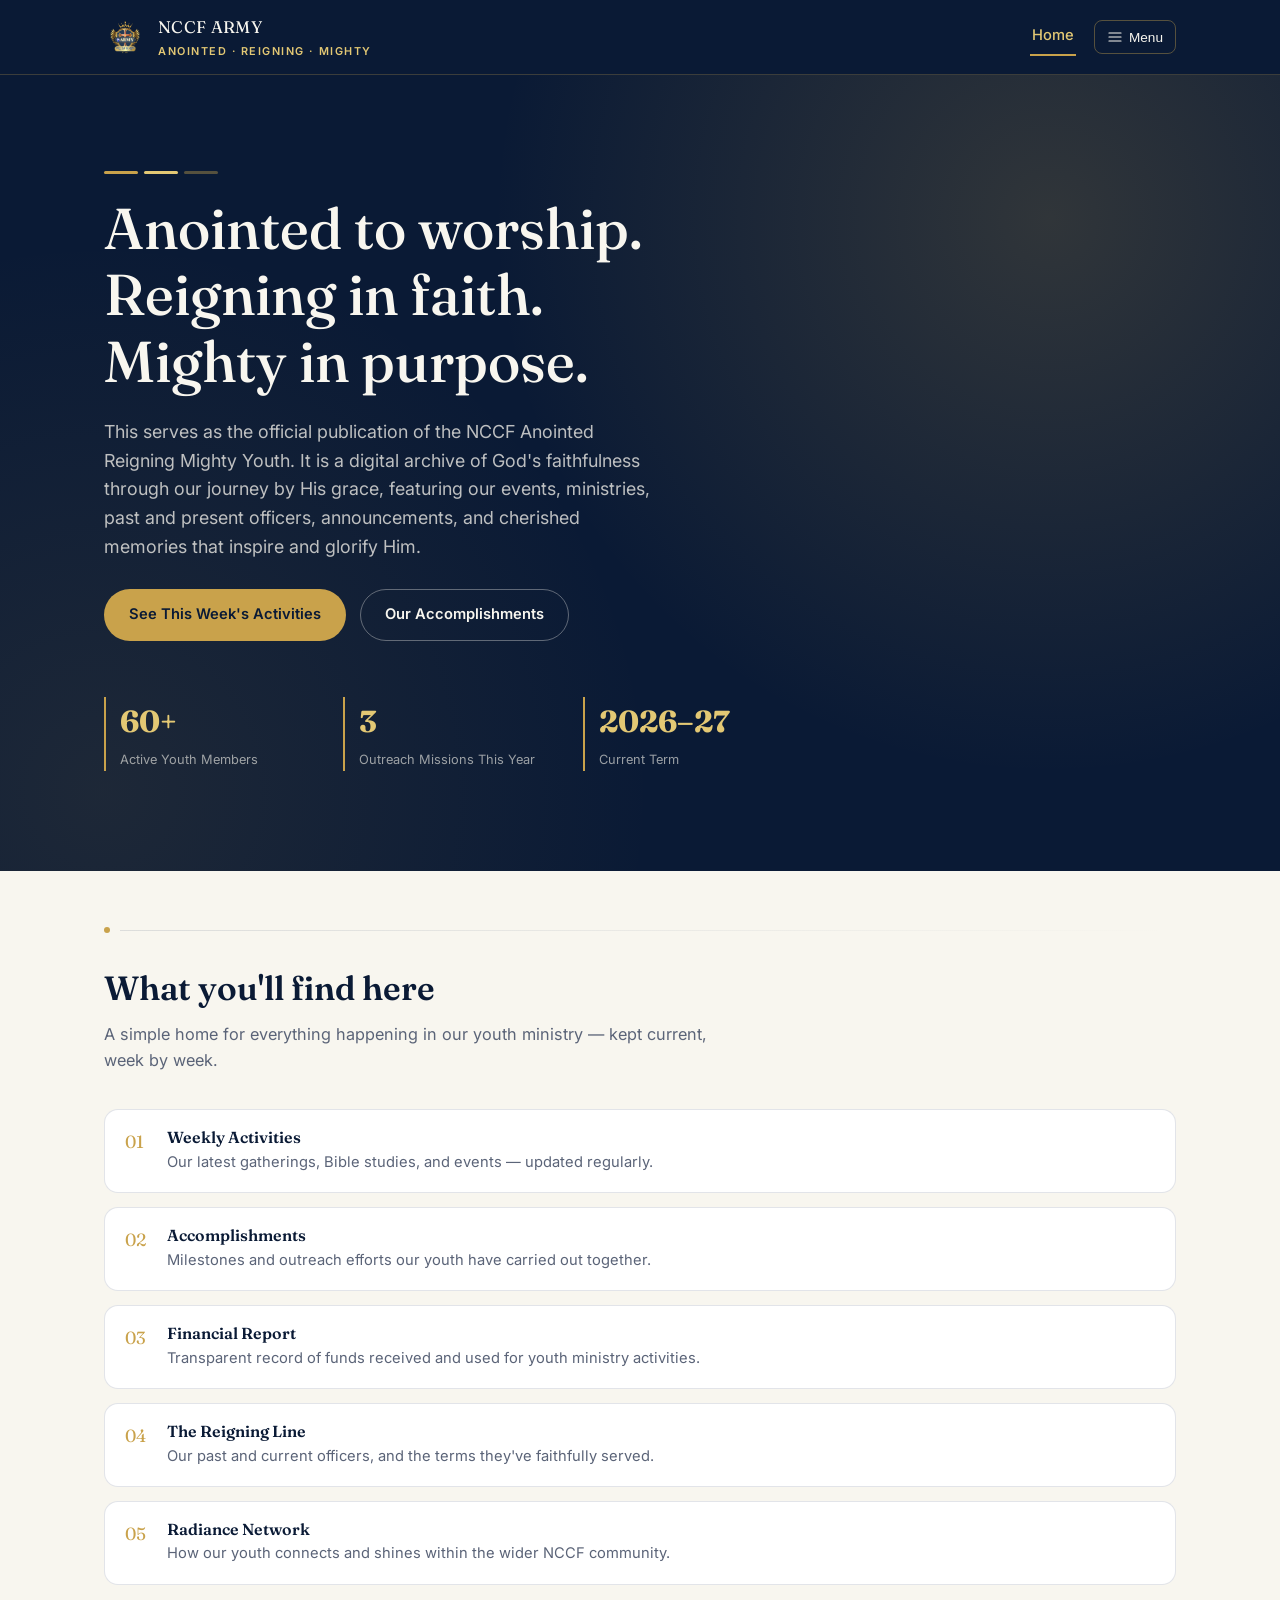
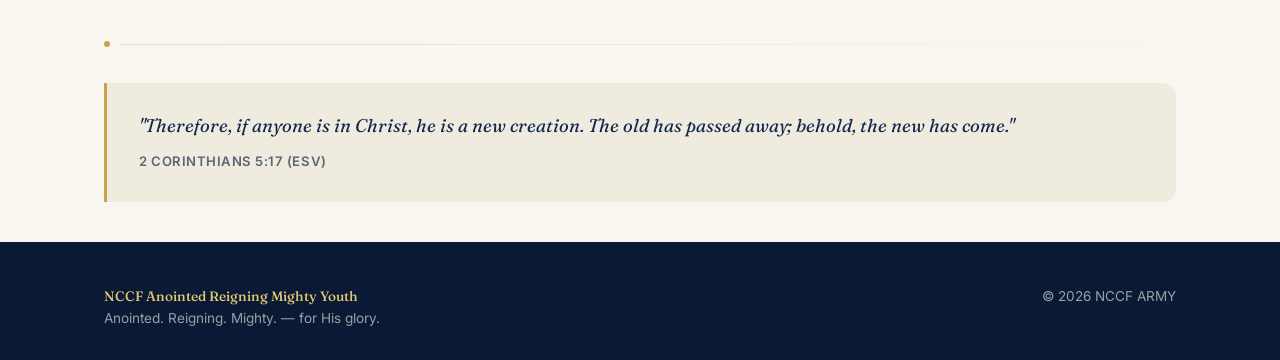
==== index.html @ a95751be "Update index.html" ====
<!DOCTYPE html>
<html lang="en">
<head>
<meta charset="UTF-8">
<meta name="viewport" content="width=device-width, initial-scale=1.0">
<title>NCCF Anointed Reigning Mighty Youth</title>
<meta name="description" content="Official website of NCCF Anointed Reigning Mighty Youth — worship, discipleship, and outreach.">
<link rel="preconnect" href="https://fonts.googleapis.com">
<link rel="preconnect" href="https://fonts.gstatic.com" crossorigin>
<link href="https://fonts.googleapis.com/css2?family=Fraunces:opsz,wght@9..144,400;9..144,500;9..144,600&family=Inter:wght@400;500;600;700&display=swap" rel="stylesheet">
<link rel="stylesheet" href="style.css">
</head>
<body data-page="home">
<a class="skip-link" href="#main">Skip to content</a>

<header class="site-header">
  <nav class="nav">
    <a class="brand" href="index.html">
      <img class="brand-logo" src="army-logo.png" alt="NCCF ARMY crest">
      <span class="brand-name">NCCF ARMY<strong>Anointed · Reigning · Mighty</strong></span>
    </a>
    <div class="nav-right">
      <a class="nav-home" href="index.html" aria-current="page">Home</a>
      <button class="nav-toggle" aria-expanded="false" aria-controls="nav-menu" aria-label="Open pages menu">
        <svg width="16" height="16" viewBox="0 0 24 24" fill="none" xmlns="http://www.w3.org/2000/svg"><path d="M3 6H21M3 12H21M3 18H21" stroke="currentColor" stroke-width="1.8" stroke-linecap="round"/></svg>
        Menu
      </button>
    </div>
    <ul class="nav-links" id="nav-menu">
      <li><a href="accomplishments.html">Accomplishments</a></li>
      <li><a href="financial-report.html">Financial Report</a></li>
      <li><a href="officers.html">The Reigning Line</a></li>
      <li><a href="weekly-activities.html">Weekly Activities</a></li>
      <li><a href="radiance-network.html">Radiance Network</a></li>
    </ul>
  </nav>
</header>

<main id="main">
  <section class="hero">
    <div class="container">
      <div class="crown-strip" aria-hidden="true"><span></span><span></span><span></span></div>
      <h1>Anointed to worship.<br>Reigning in faith.<br>Mighty in purpose.</h1>
      <p class="lede">This serves as the official publication of the NCCF Anointed Reigning Mighty Youth. It is a digital archive of God's faithfulness through our journey by His grace, featuring our events, ministries, past and present officers, announcements, and cherished memories that inspire and glorify Him.</p>
      <div class="btn-row">
        <a class="btn btn-primary" href="weekly-activities.html">See This Week's Activities</a>
        <a class="btn btn-ghost" href="accomplishments.html">Our Accomplishments</a>
      </div>
      <div class="stat-row">
        <div class="stat"><strong>60+</strong><span>Active Youth Members</span></div>
        <div class="stat"><strong>3</strong><span>Outreach Missions This Year</span></div>
        <div class="stat"><strong>2026–27</strong><span>Current Term</span></div>
      </div>
    </div>
  </section>

  <section class="container">
    <div class="ascension-rule"><span class="dot"></span><span class="line"></span></div>
    <div class="section-head">
      <h2>What you'll find here</h2>
      <p>A simple home for everything happening in our youth ministry — kept current, week by week.</p>
    </div>
    <ul class="feature-list">
      <li>
        <span class="num">01</span>
        <div><h4>Weekly Activities</h4><p>Our latest gatherings, Bible studies, and events — updated regularly.</p></div>
      </li>
      <li>
        <span class="num">02</span>
        <div><h4>Accomplishments</h4><p>Milestones and outreach efforts our youth have carried out together.</p></div>
      </li>
      <li>
        <span class="num">03</span>
        <div><h4>Financial Report</h4><p>Transparent record of funds received and used for youth ministry activities.</p></div>
      </li>
      <li>
        <span class="num">04</span>
        <div><h4>The Reigning Line</h4><p>Our past and current officers, and the terms they've faithfully served.</p></div>
      </li>
      <li>
        <span class="num">05</span>
        <div><h4>Radiance Network</h4><p>How our youth connects and shines within the wider NCCF community.</p></div>
      </li>
    </ul>

    <div class="ascension-rule"><span class="dot"></span><span class="line"></span></div>
    <div class="verse-block">
      <p>"Therefore, if anyone is in Christ, he is a new creation. The old has passed away; behold, the new has come."</p>
      <cite>2 Corinthians 5:17 (ESV)</cite>
    </div>
  </section>
</main>

<footer class="site-footer">
  <div class="container">
    <div><strong>NCCF Anointed Reigning Mighty Youth</strong><br>Anointed. Reigning. Mighty. — for His glory.</div>
    <div>© <span id="year"></span> NCCF ARMY</div>
  </div>
</footer>

<script src="main.js"></script>
</body>
</html>
---- style.css ----
/* ============================================
   NCCF Anointed Reigning Mighty Youth — Style
   Palette: Deep Navy + Muted Gold + Warm Cream
   Display face: Fraunces (regal serif)
   Body face: Inter
   ============================================ */

:root {
  --navy-deep:  #0A1A35;
  --navy:       #12274D;
  --navy-soft:  #1C3564;
  --gold:       #C9A24B;
  --gold-bright:#E3C874;
  --cream:      #F8F6EF;
  --cream-dim:  #EFEBDF;
  --ink:        #1B1B1F;
  --muted:      #5B6478;
  --line:       rgba(18, 39, 77, 0.12);
  --shadow:     0 12px 32px rgba(10, 26, 53, 0.10);

  --font-display: "Fraunces", Georgia, serif;
  --font-body: "Inter", -apple-system, BlinkMacSystemFont, "Segoe UI", sans-serif;

  --radius: 14px;
  --max-width: 1120px;
}

* { box-sizing: border-box; }

html { scroll-behavior: smooth; }

body {
  margin: 0;
  background: var(--cream);
  color: var(--ink);
  font-family: var(--font-body);
  line-height: 1.6;
  -webkit-font-smoothing: antialiased;
}

h1, h2, h3, h4 {
  font-family: var(--font-display);
  color: var(--navy-deep);
  line-height: 1.15;
  margin: 0 0 0.4em;
  font-weight: 600;
}

h1 { font-size: clamp(2.2rem, 5vw, 3.6rem); font-weight: 500; }
h2 { font-size: clamp(1.5rem, 3vw, 2.1rem); }
h3 { font-size: 1.2rem; }

p { margin: 0 0 1em; color: var(--muted); }

a { color: inherit; text-decoration: none; }

.container {
  max-width: var(--max-width);
  margin: 0 auto;
  padding: 0 24px;
}

/* ---------- Skip link (a11y) ---------- */
.skip-link {
  position: absolute;
  left: -999px;
  top: 0;
  background: var(--gold);
  color: var(--navy-deep);
  padding: 10px 16px;
  z-index: 200;
  border-radius: 0 0 8px 0;
}
.skip-link:focus {
  left: 0;
}

/* ---------- Header / Nav ---------- */
.site-header {
  position: sticky;
  top: 0;
  z-index: 100;
  background: var(--navy-deep);
  border-bottom: 1px solid rgba(201, 162, 75, 0.25);
}

.nav {
  display: flex;
  align-items: center;
  justify-content: space-between;
  padding: 14px 24px;
  max-width: var(--max-width);
  margin: 0 auto;
}

.brand {
  display: flex;
  align-items: center;
  gap: 12px;
  color: var(--cream);
  font-family: var(--font-display);
  font-size: 1.05rem;
  letter-spacing: 0.02em;
}

.brand-logo {
  height: 42px;
  width: auto;
  flex-shrink: 0;
}

.brand-name strong {
  display: block;
  color: var(--gold-bright);
  font-size: 0.68rem;
  letter-spacing: 0.14em;
  text-transform: uppercase;
  font-family: var(--font-body);
  font-weight: 600;
  margin-top: 2px;
}

/* ---------- Nav right: Home link + Menu toggle ---------- */
.nav-right {
  display: flex;
  align-items: center;
  gap: 18px;
  position: relative;
}

.nav-home {
  color: rgba(248, 246, 239, 0.75);
  font-size: 0.92rem;
  font-weight: 500;
  padding: 6px 2px;
  border-bottom: 2px solid transparent;
  transition: color 0.2s ease, border-color 0.2s ease;
}

.nav-home:hover,
.nav-home:focus-visible {
  color: var(--cream);
  border-bottom-color: var(--gold);
}

.nav-home[aria-current="page"] {
  color: var(--gold-bright);
  border-bottom-color: var(--gold);
}

.nav-toggle {
  display: inline-flex;
  align-items: center;
  gap: 6px;
  background: none;
  border: 1px solid rgba(201,162,75,0.4);
  border-radius: 8px;
  color: var(--cream);
  font-size: 0.85rem;
  padding: 8px 12px;
  cursor: pointer;
  transition: border-color 0.2s ease, color 0.2s ease;
}

.nav-toggle:hover,
.nav-toggle[aria-expanded="true"] {
  border-color: var(--gold);
  color: var(--gold-bright);
}

/* Dropdown panel — used at every screen size */
.nav-links {
  position: absolute;
  top: calc(100% + 12px);
  right: 0;
  min-width: 220px;
  background: var(--navy-deep);
  border: 1px solid rgba(201,162,75,0.25);
  border-radius: 12px;
  box-shadow: 0 16px 36px rgba(10,26,53,0.35);
  list-style: none;
  margin: 0;
  padding: 8px;
  display: none;
  flex-direction: column;
  gap: 2px;
}

.nav-links.open { display: flex; }

.nav-links a {
  display: block;
  color: rgba(248, 246, 239, 0.8);
  font-size: 0.92rem;
  font-weight: 500;
  padding: 10px 12px;
  border-radius: 8px;
  transition: color 0.2s ease, background 0.2s ease;
}

.nav-links a:hover,
.nav-links a:focus-visible {
  color: var(--cream);
  background: rgba(201,162,75,0.12);
}

.nav-links a[aria-current="page"] {
  color: var(--gold-bright);
  background: rgba(201,162,75,0.1);
}

@media (max-width: 560px) {
  .brand-name strong { font-size: 0.6rem; }
}

/* ---------- Page header (non-home pages) ---------- */
.page-header {
  background: var(--navy-deep);
  padding: 64px 24px 56px;
  text-align: left;
  position: relative;
  overflow: hidden;
}

.page-header::after {
  content: "";
  position: absolute;
  right: -60px;
  top: -60px;
  width: 220px;
  height: 220px;
  border-radius: 50%;
  background: radial-gradient(circle, rgba(201,162,75,0.16), transparent 70%);
}

.page-header .container { position: relative; }

.eyebrow {
  display: inline-block;
  color: var(--gold-bright);
  font-size: 0.72rem;
  letter-spacing: 0.16em;
  text-transform: uppercase;
  font-weight: 600;
  margin-bottom: 14px;
}

.page-header h1 { color: var(--cream); }
.page-header p.lede { color: rgba(248,246,239,0.72); max-width: 620px; font-size: 1.05rem; }

/* ---------- Ascension rule (signature divider) ---------- */
.ascension-rule {
  display: flex;
  align-items: center;
  gap: 10px;
  margin: 56px 0 36px;
}
.ascension-rule .line {
  height: 1px;
  flex: 1;
  background: linear-gradient(to right, var(--line), transparent);
}
.ascension-rule.center .line:first-child {
  background: linear-gradient(to left, var(--line), transparent);
}
.ascension-rule .dot {
  width: 6px; height: 6px; border-radius: 50%;
  background: var(--gold);
}
.ascension-rule .label {
  font-size: 0.72rem;
  letter-spacing: 0.14em;
  text-transform: uppercase;
  color: var(--muted);
  font-weight: 600;
  white-space: nowrap;
}

/* ---------- Sections ---------- */
section { padding: 0 0 72px; }
.section-head { max-width: 640px; margin-bottom: 36px; }
.section-head p { font-size: 1.02rem; }

/* ---------- Cards / Grids ---------- */
.grid {
  display: grid;
  gap: 20px;
  grid-template-columns: repeat(auto-fit, minmax(260px, 1fr));
}

.card {
  background: #fff;
  border: 1px solid var(--line);
  border-radius: var(--radius);
  padding: 26px;
  box-shadow: var(--shadow);
  transition: transform 0.25s ease, box-shadow 0.25s ease;
}
.card:hover { transform: translateY(-3px); }

.card .tag {
  display: inline-block;
  background: var(--cream-dim);
  color: var(--navy);
  font-size: 0.7rem;
  font-weight: 700;
  letter-spacing: 0.06em;
  text-transform: uppercase;
  padding: 4px 10px;
  border-radius: 999px;
  margin-bottom: 12px;
}

.card h3 { margin-bottom: 8px; }
.card .meta { font-size: 0.85rem; color: var(--gold); font-weight: 600; margin-bottom: 10px; }
.card p { margin-bottom: 0; font-size: 0.95rem; }

/* ---------- Buttons ---------- */
.btn {
  display: inline-flex;
  align-items: center;
  gap: 8px;
  padding: 13px 24px;
  border-radius: 999px;
  font-weight: 600;
  font-size: 0.92rem;
  border: 1px solid transparent;
  cursor: pointer;
  transition: transform 0.2s ease, background 0.2s ease, color 0.2s ease;
}
.btn-primary { background: var(--gold); color: var(--navy-deep); }
.btn-primary:hover { background: var(--gold-bright); transform: translateY(-2px); }
.btn-ghost { background: transparent; color: var(--cream); border-color: rgba(248,246,239,0.35); }
.btn-ghost:hover { border-color: var(--gold); color: var(--gold-bright); }
.btn-row { display: flex; gap: 14px; flex-wrap: wrap; margin-top: 28px; }

/* ---------- Hero (home) ---------- */
.hero {
  background: var(--navy-deep);
  color: var(--cream);
  padding: 96px 24px 100px;
  position: relative;
  overflow: hidden;
}
.hero::before {
  content: "";
  position: absolute;
  inset: 0;
  background:
    radial-gradient(circle at 82% 18%, rgba(201,162,75,0.20), transparent 45%),
    radial-gradient(circle at 8% 90%, rgba(201,162,75,0.10), transparent 40%);
}
.hero .container { position: relative; }
.hero h1 { color: var(--cream); max-width: 780px; }
.hero .crown-strip {
  display: flex;
  gap: 6px;
  margin-bottom: 22px;
}
.hero .crown-strip span {
  width: 34px; height: 3px; background: var(--gold);
  border-radius: 2px;
}
.hero .crown-strip span:nth-child(2) { background: var(--gold-bright); }
.hero .crown-strip span:nth-child(3) { background: rgba(201,162,75,0.4); }

.hero p.lede { color: rgba(248,246,239,0.75); font-size: 1.12rem; max-width: 560px; }

.stat-row {
  display: grid;
  grid-template-columns: repeat(auto-fit, minmax(140px, 1fr));
  gap: 18px;
  margin-top: 56px;
  max-width: 700px;
}
.stat-row .stat { border-left: 2px solid var(--gold); padding-left: 14px; }
.stat-row .stat strong {
  display: block;
  font-family: var(--font-display);
  font-size: 1.9rem;
  color: var(--gold-bright);
}
.stat-row .stat span { font-size: 0.8rem; color: rgba(248,246,239,0.6); }

/* ---------- Verse block ---------- */
.verse-block {
  background: var(--cream-dim);
  border-left: 3px solid var(--gold);
  border-radius: 0 var(--radius) var(--radius) 0;
  padding: 28px 32px;
  margin: 8px 0 0;
}
.verse-block p {
  font-family: var(--font-display);
  font-style: italic;
  color: var(--navy);
  font-size: 1.15rem;
  margin-bottom: 8px;
}
.verse-block cite {
  font-style: normal;
  font-size: 0.82rem;
  color: var(--muted);
  letter-spacing: 0.04em;
  text-transform: uppercase;
  font-weight: 600;
}

/* ---------- Home page feature list ---------- */
.feature-list {
  list-style: none;
  padding: 0; margin: 0;
  display: grid;
  gap: 14px;
}
.feature-list li {
  display: flex;
  gap: 14px;
  align-items: flex-start;
  padding: 18px 20px;
  background: #fff;
  border: 1px solid var(--line);
  border-radius: var(--radius);
}
.feature-list .num {
  font-family: var(--font-display);
  color: var(--gold);
  font-size: 1.1rem;
  min-width: 28px;
}
.feature-list h4 { margin-bottom: 4px; font-size: 1rem; }
.feature-list p { margin: 0; font-size: 0.92rem; }

/* ---------- Officers / Leadership ---------- */
.officer-card {
  background: #fff;
  border: 1px solid var(--line);
  border-radius: var(--radius);
  padding: 22px;
  text-align: left;
  box-shadow: var(--shadow);
}
.officer-avatar {
  width: 64px; height: 64px;
  border-radius: 50%;
  background: var(--navy);
  color: var(--gold-bright);
  display: flex; align-items: center; justify-content: center;
  font-family: var(--font-display);
  font-size: 1.2rem;
  margin-bottom: 14px;
  object-fit: cover;
}
.officer-card h3 { margin-bottom: 2px; }
.officer-card .role { color: var(--gold); font-weight: 600; font-size: 0.85rem; margin-bottom: 10px; }
.term-heading {
  font-size: 0.78rem;
  letter-spacing: 0.12em;
  text-transform: uppercase;
  color: var(--muted);
  font-weight: 700;
  margin: 44px 0 18px;
}
.term-heading:first-of-type { margin-top: 0; }

/* ---------- Financial report table ---------- */
.table-wrap {
  overflow-x: auto;
  border: 1px solid var(--line);
  border-radius: var(--radius);
  background: #fff;
  box-shadow: var(--shadow);
}
table.fin-table {
  width: 100%;
  border-collapse: collapse;
  font-size: 0.94rem;
}
table.fin-table th {
  background: var(--navy-deep);
  color: var(--cream);
  text-align: left;
  padding: 14px 18px;
  font-weight: 600;
  font-size: 0.8rem;
  letter-spacing: 0.04em;
  text-transform: uppercase;
}
table.fin-table td {
  padding: 13px 18px;
  border-bottom: 1px solid var(--line);
  color: var(--ink);
}
table.fin-table tr:last-child td { border-bottom: none; }
table.fin-table td.amount-in { color: #1B7A43; font-weight: 600; }
table.fin-table td.amount-out { color: #B4402A; font-weight: 600; }
table.fin-table tfoot td {
  font-weight: 700;
  background: var(--cream-dim);
  border-top: 2px solid var(--gold);
}
.fin-summary {
  display: grid;
  grid-template-columns: repeat(auto-fit, minmax(160px, 1fr));
  gap: 16px;
  margin-bottom: 32px;
}
.fin-summary .box {
  background: #fff;
  border: 1px solid var(--line);
  border-radius: var(--radius);
  padding: 20px;
}
.fin-summary .box span { font-size: 0.75rem; text-transform: uppercase; letter-spacing: 0.08em; color: var(--muted); font-weight: 700; }
.fin-summary .box strong { display: block; font-family: var(--font-display); font-size: 1.6rem; color: var(--navy-deep); margin-top: 6px; }
.fin-summary .box.out strong { color: #B4402A; }
.fin-summary .box.in strong { color: #1B7A43; }

/* ---------- Empty / loading states ---------- */
.empty-state {
  text-align: center;
  padding: 48px 24px;
  border: 1px dashed var(--line);
  border-radius: var(--radius);
  color: var(--muted);
}

/* ---------- Footer ---------- */
.site-footer {
  background: var(--navy-deep);
  color: rgba(248,246,239,0.6);
  padding: 44px 24px 30px;
  margin-top: 40px;
}
.site-footer .container {
  display: flex;
  justify-content: space-between;
  flex-wrap: wrap;
  gap: 20px;
  font-size: 0.85rem;
}
.site-footer strong { color: var(--gold-bright); font-family: var(--font-display); font-weight: 500; }
.footer-links { display: flex; gap: 18px; list-style: none; padding: 0; margin: 0; flex-wrap: wrap; }
.footer-links a:hover { color: var(--gold-bright); }

/* ---------- Utility ---------- */
.text-center { text-align: center; }
.mt-0 { margin-top: 0; }
@media (prefers-reduced-motion: reduce) {
  * { transition: none !important; scroll-behavior: auto !important; }
}
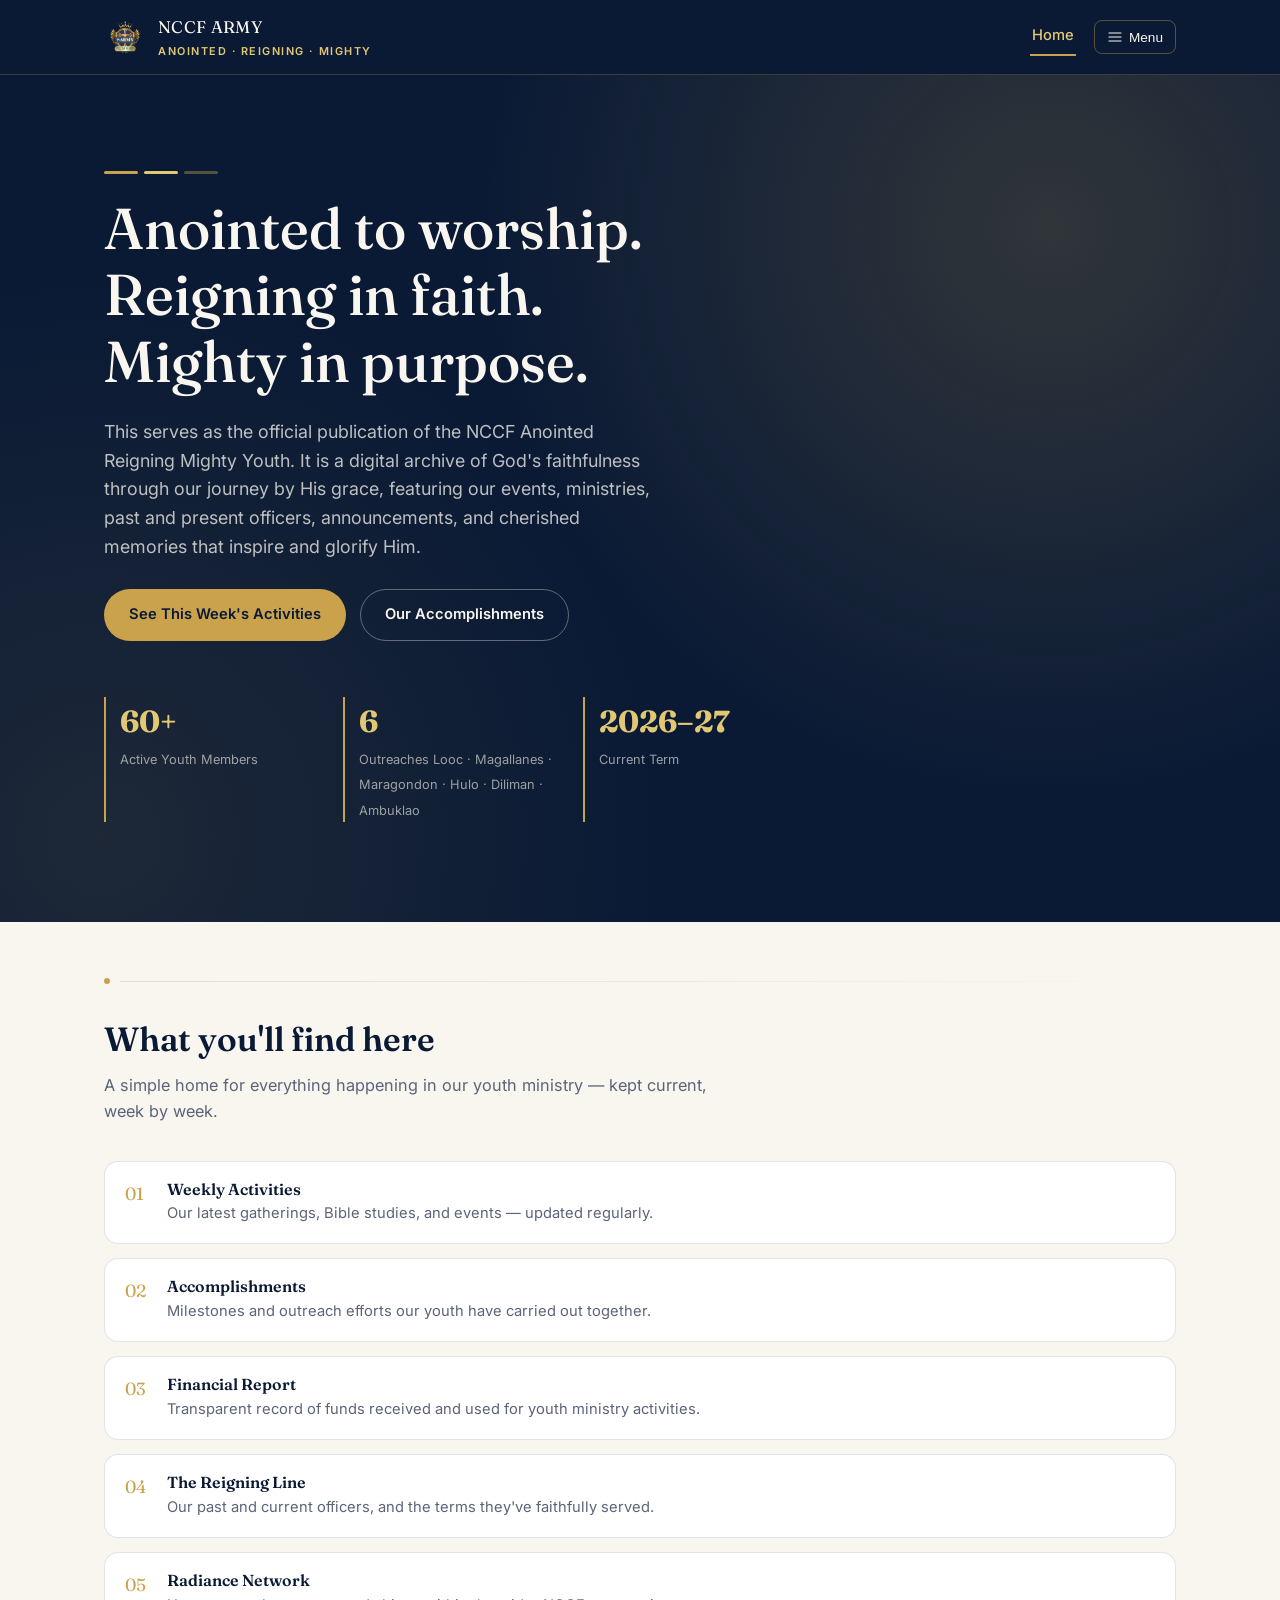
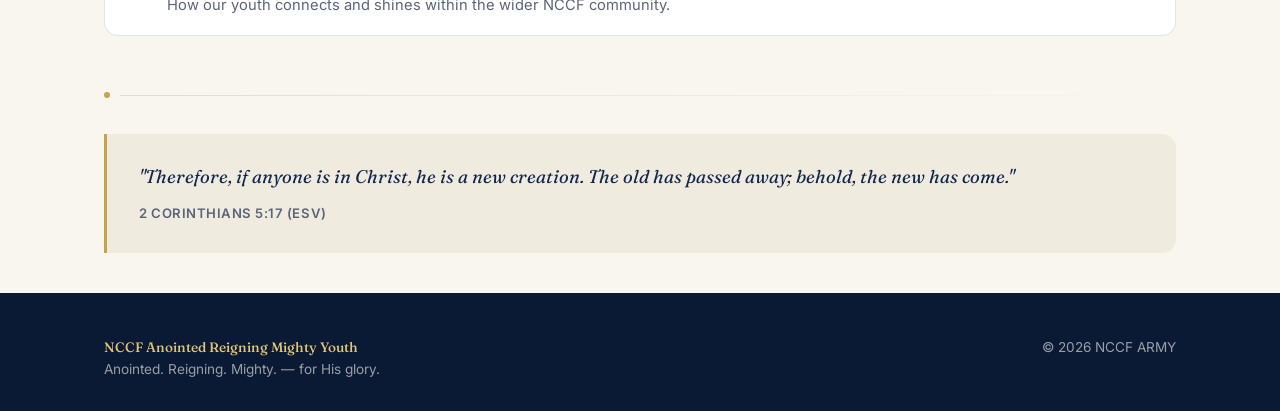
==== commit b4934914: "Update index.html" ====
--- a/index.html
+++ b/index.html
@@ -48,7 +48,9 @@
       </div>
       <div class="stat-row">
         <div class="stat"><strong>60+</strong><span>Active Youth Members</span></div>
-        <div class="stat"><strong>3</strong><span>Outreach Missions This Year</span></div>
+        <div class="stat">    <strong>6</strong>
+    <span>Outreaches</span>
+    <span class="stat-detail">Looc · Magallanes · Maragondon · Hulo · Diliman · Ambuklao</span></div>
         <div class="stat"><strong>2026–27</strong><span>Current Term</span></div>
       </div>
     </div>
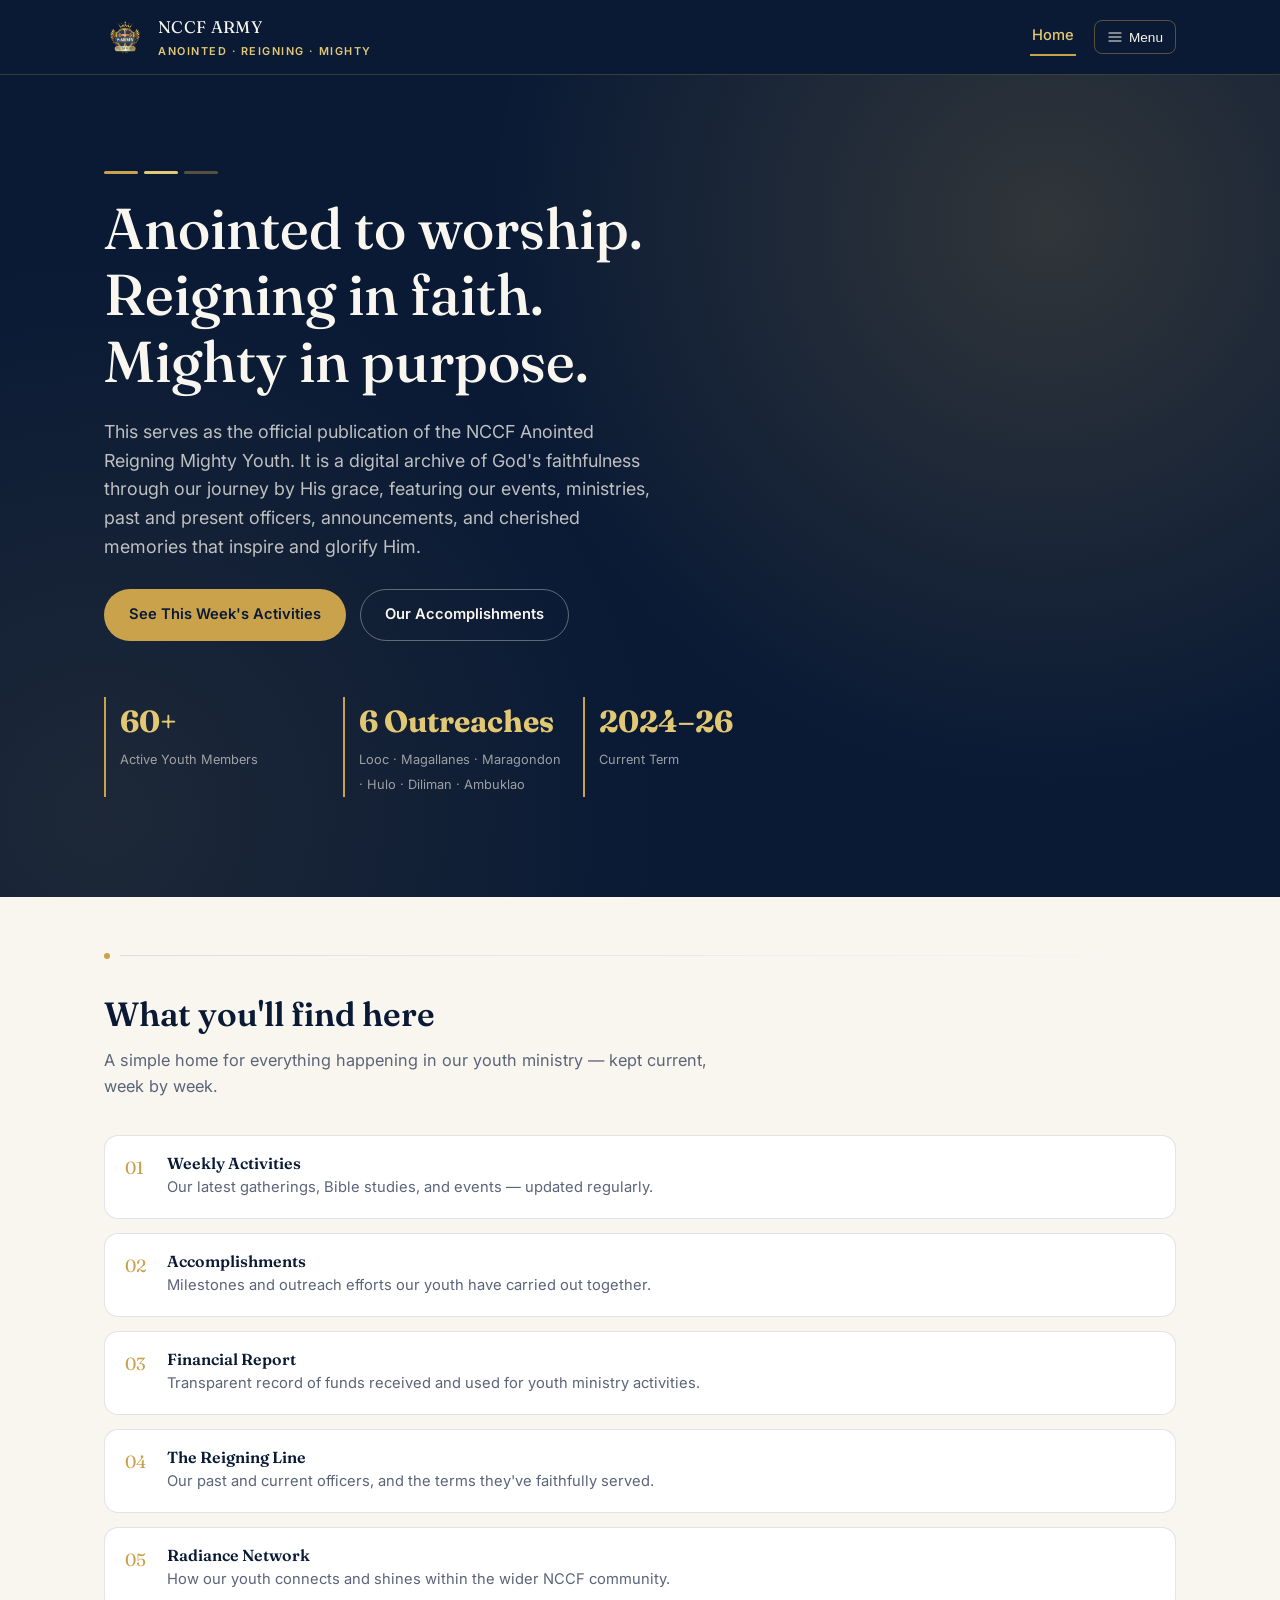
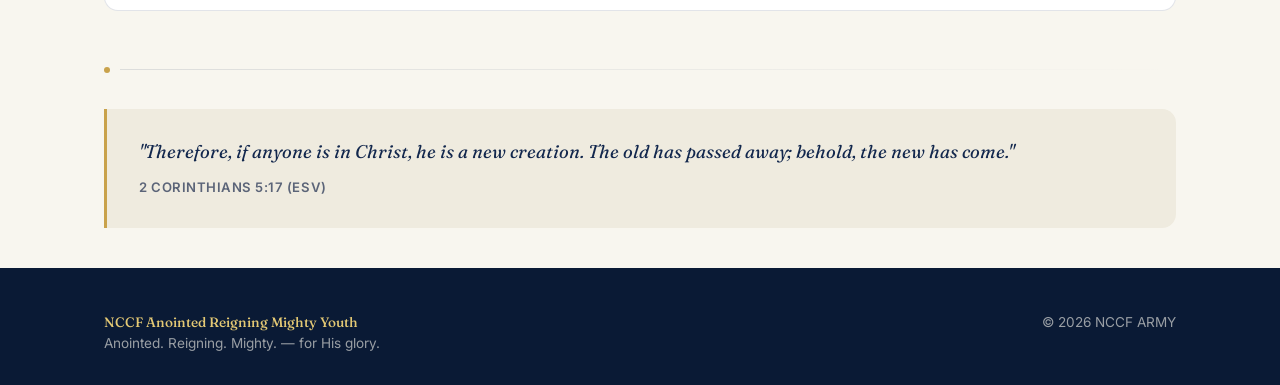
==== commit e914a878: "Update index.html" ====
--- a/index.html
+++ b/index.html
@@ -48,10 +48,9 @@
       </div>
       <div class="stat-row">
         <div class="stat"><strong>60+</strong><span>Active Youth Members</span></div>
-        <div class="stat">    <strong>6</strong>
-    <span>Outreaches</span>
+        <div class="stat">    <strong>6 Outreaches</strong>
     <span class="stat-detail">Looc · Magallanes · Maragondon · Hulo · Diliman · Ambuklao</span></div>
-        <div class="stat"><strong>2026–27</strong><span>Current Term</span></div>
+        <div class="stat"><strong>2024–26</strong><span>Current Term</span></div>
       </div>
     </div>
   </section>
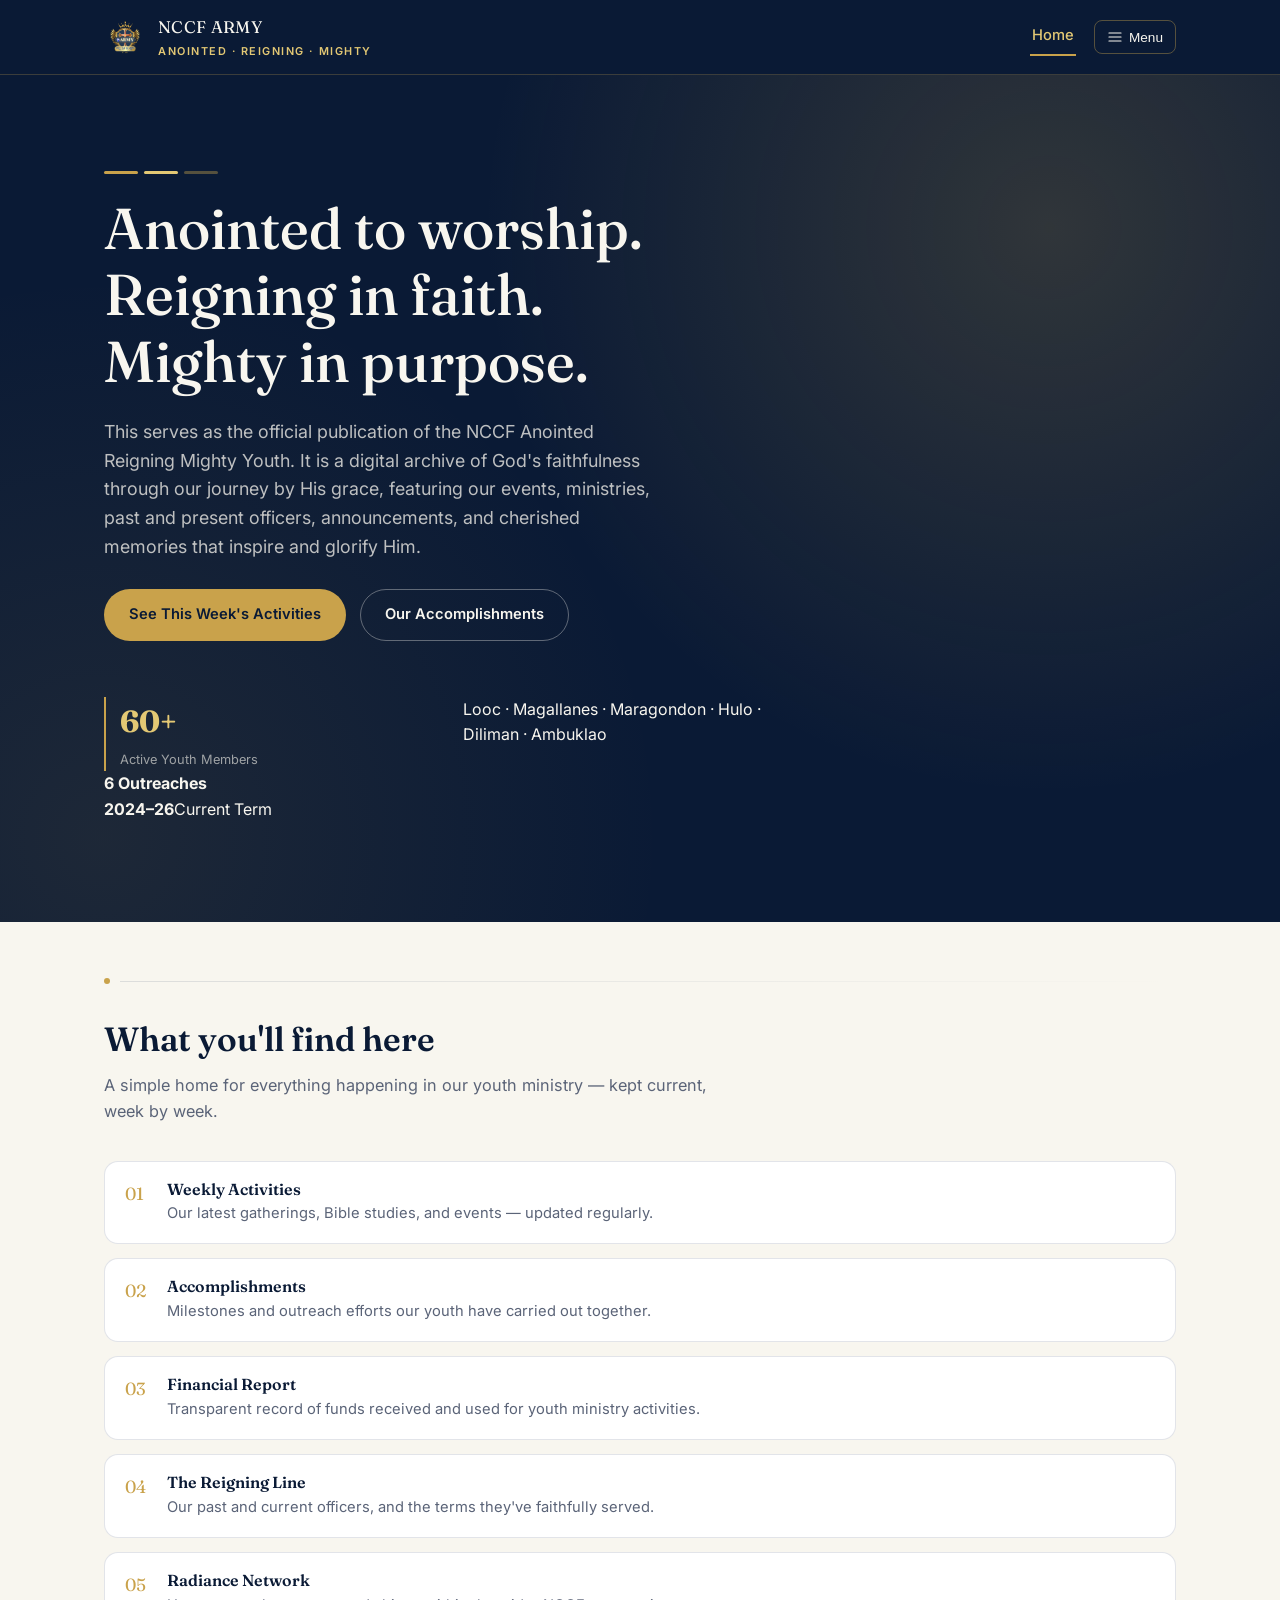
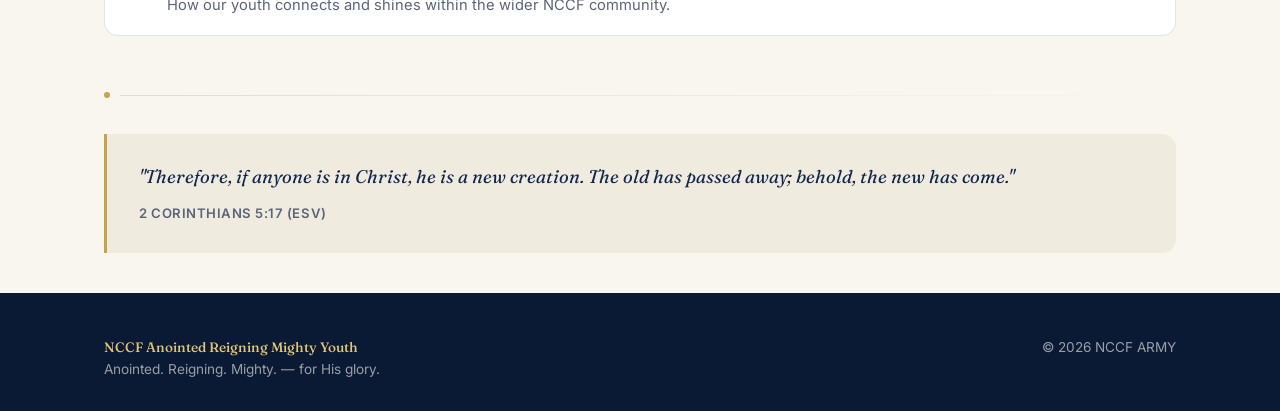
==== commit be465e66: "Update index.html" ====
--- a/index.html
+++ b/index.html
@@ -48,8 +48,8 @@
       </div>
       <div class="stat-row">
         <div class="stat"><strong>60+</strong><span>Active Youth Members</span></div>
-        <div class="stat">    <strong>6 Outreaches</strong>
     <span class="stat-detail">Looc · Magallanes · Maragondon · Hulo · Diliman · Ambuklao</span></div>
+        <div class="stat">    <strong>6 Outreaches</strong>  
         <div class="stat"><strong>2024–26</strong><span>Current Term</span></div>
       </div>
     </div>
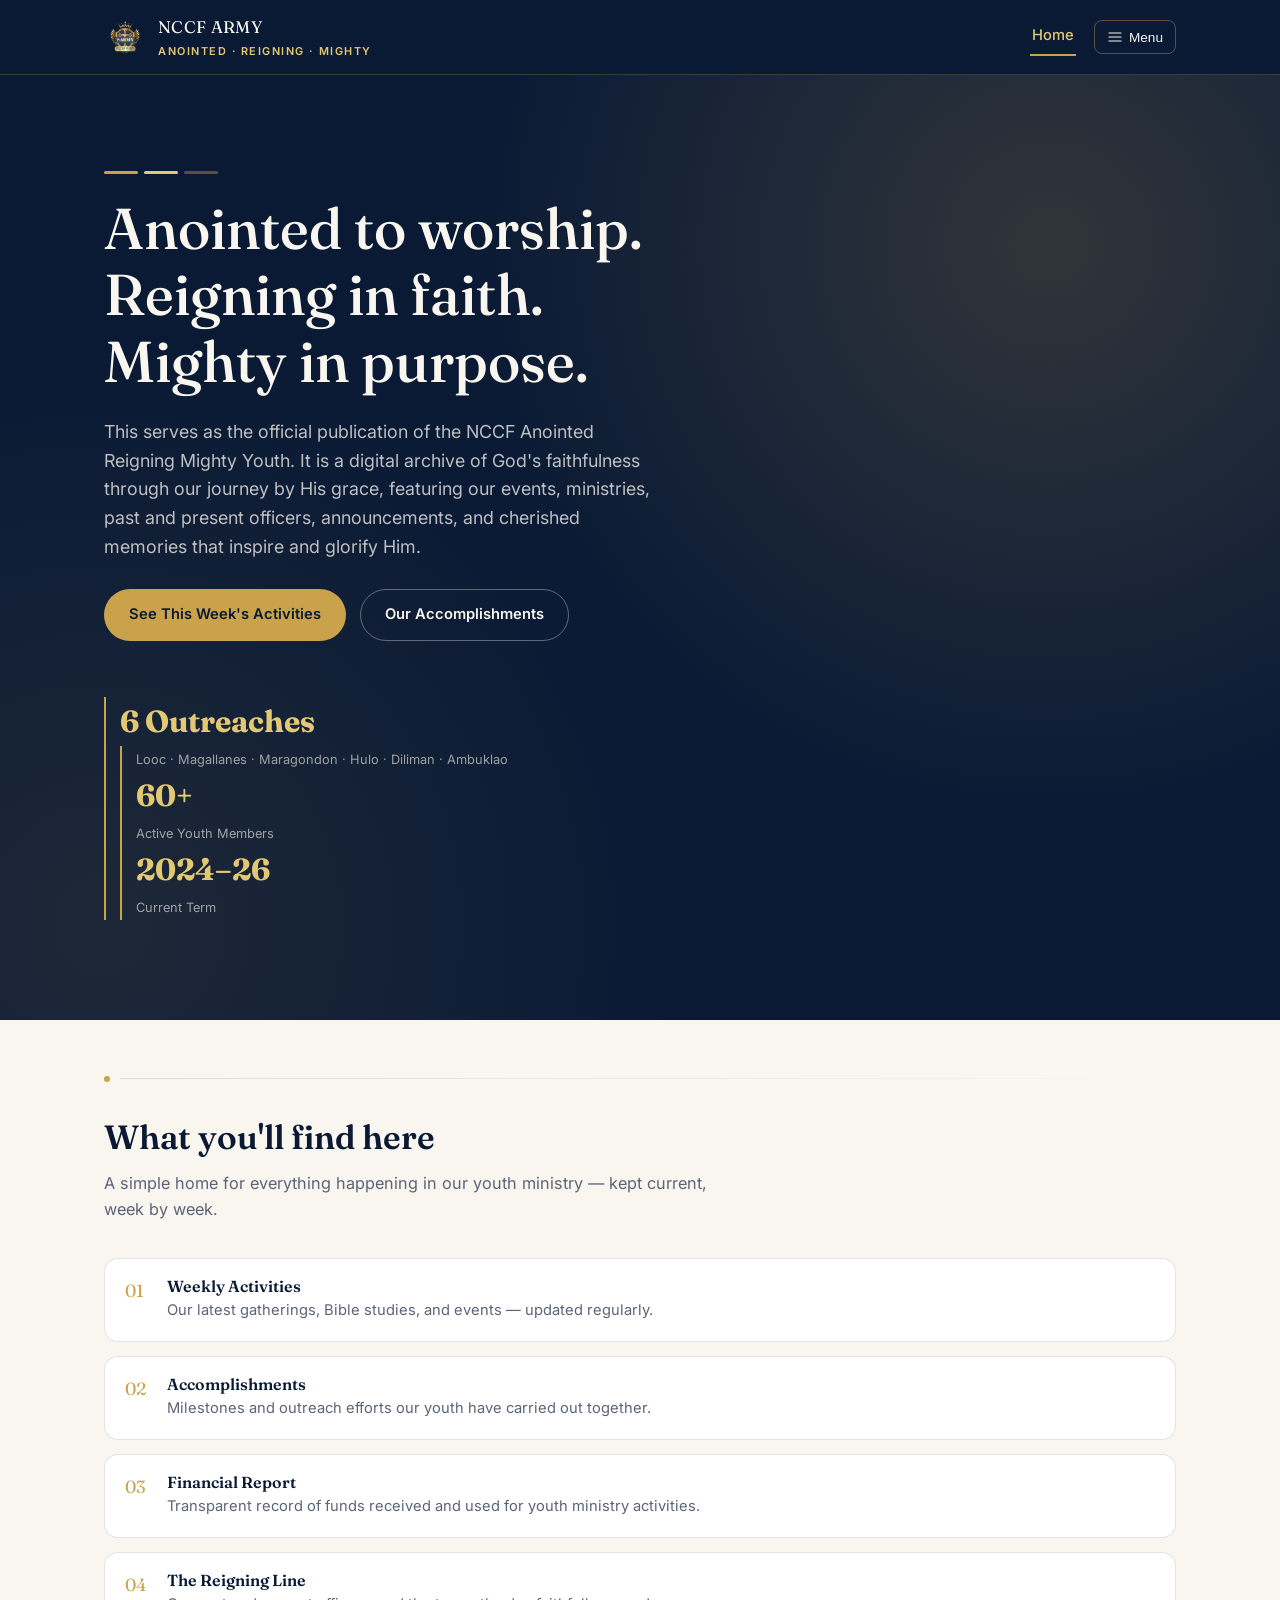
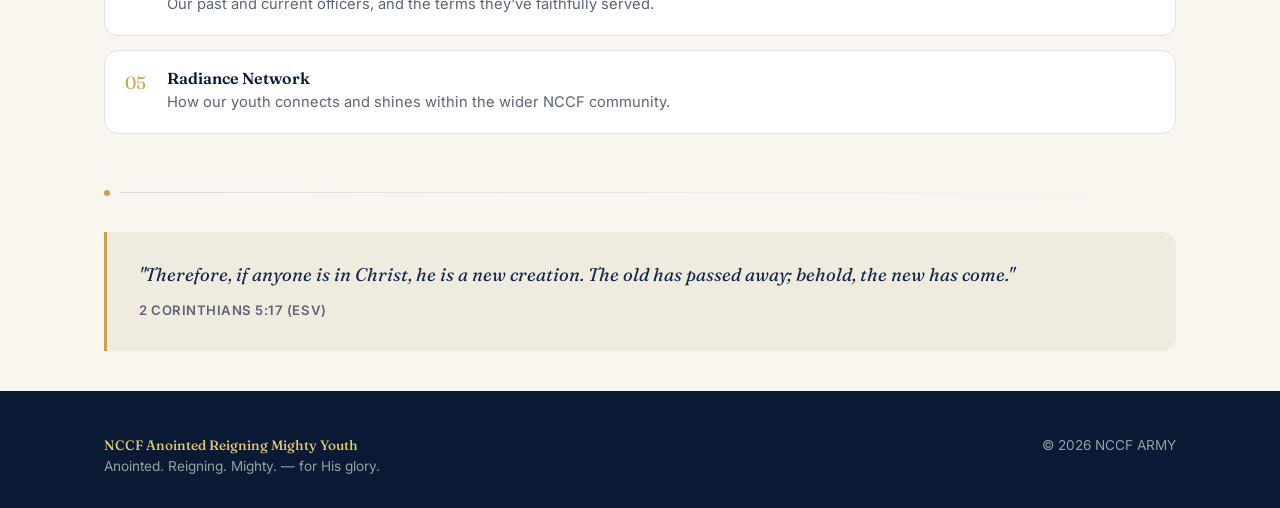
==== commit ff4ee952: "Update index.html" ====
--- a/index.html
+++ b/index.html
@@ -47,9 +47,9 @@
         <a class="btn btn-ghost" href="accomplishments.html">Our Accomplishments</a>
       </div>
       <div class="stat-row">
-        <div class="stat"><strong>60+</strong><span>Active Youth Members</span></div>
-    <span class="stat-detail">Looc · Magallanes · Maragondon · Hulo · Diliman · Ambuklao</span></div>
-        <div class="stat">    <strong>6 Outreaches</strong>  
+        <div class="stat">    <strong>6 Outreaches</strong>        
+        <div class="stat"><span class="stat-detail">Looc · Magallanes · Maragondon · Hulo · Diliman · Ambuklao</span></div>
+        <div class="stat"><strong>60+</strong><span>Active Youth Members</span></div>  
         <div class="stat"><strong>2024–26</strong><span>Current Term</span></div>
       </div>
     </div>
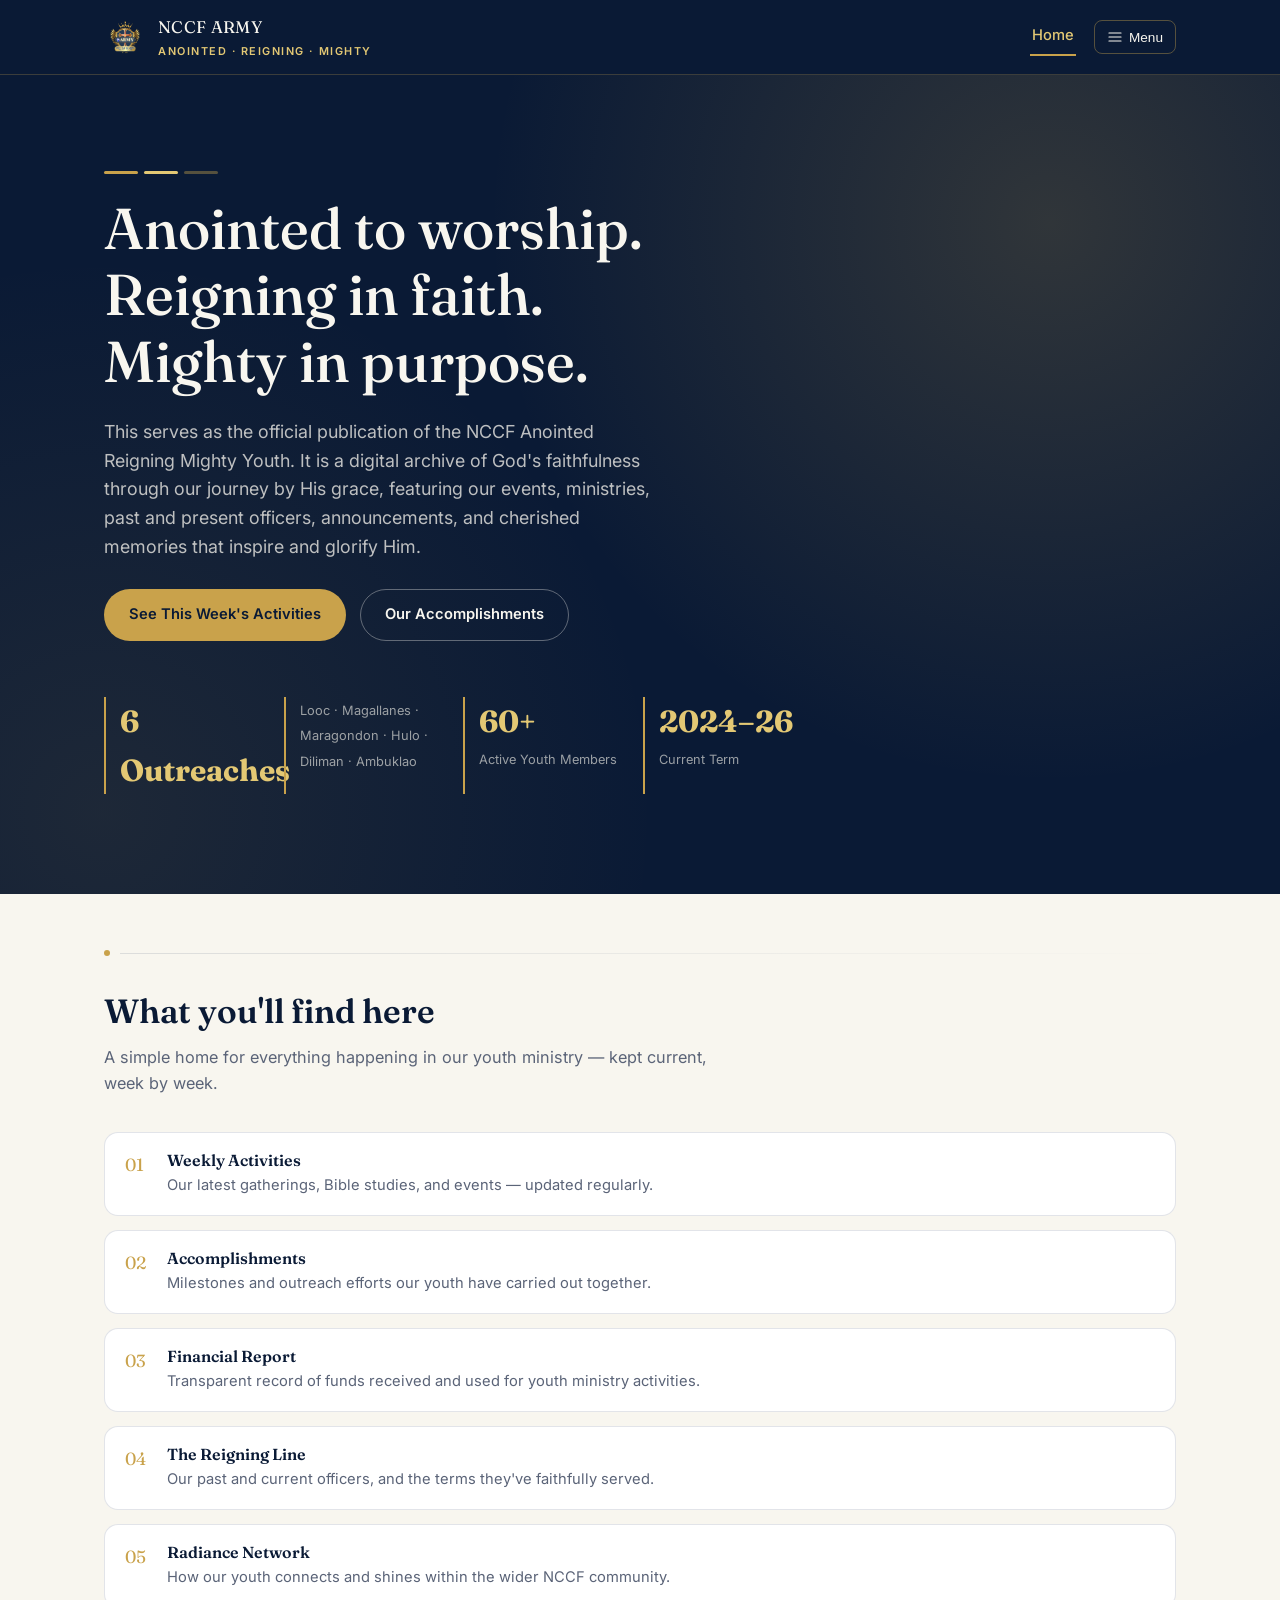
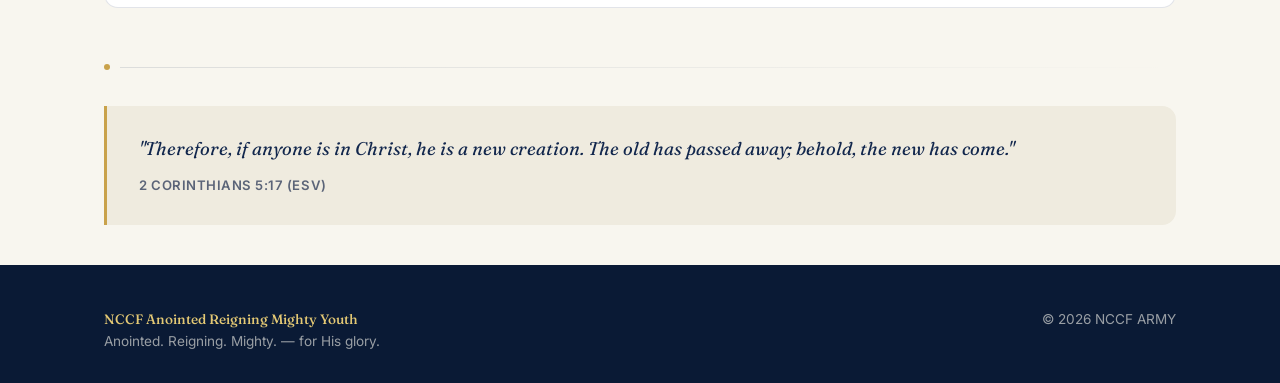
==== commit 46576390: "Update index.html" ====
--- a/index.html
+++ b/index.html
@@ -47,7 +47,7 @@
         <a class="btn btn-ghost" href="accomplishments.html">Our Accomplishments</a>
       </div>
       <div class="stat-row">
-        <div class="stat">    <strong>6 Outreaches</strong>        
+        <div class="stat">    <strong>6 Outreaches</strong> </span></div>        
         <div class="stat"><span class="stat-detail">Looc · Magallanes · Maragondon · Hulo · Diliman · Ambuklao</span></div>
         <div class="stat"><strong>60+</strong><span>Active Youth Members</span></div>  
         <div class="stat"><strong>2024–26</strong><span>Current Term</span></div>
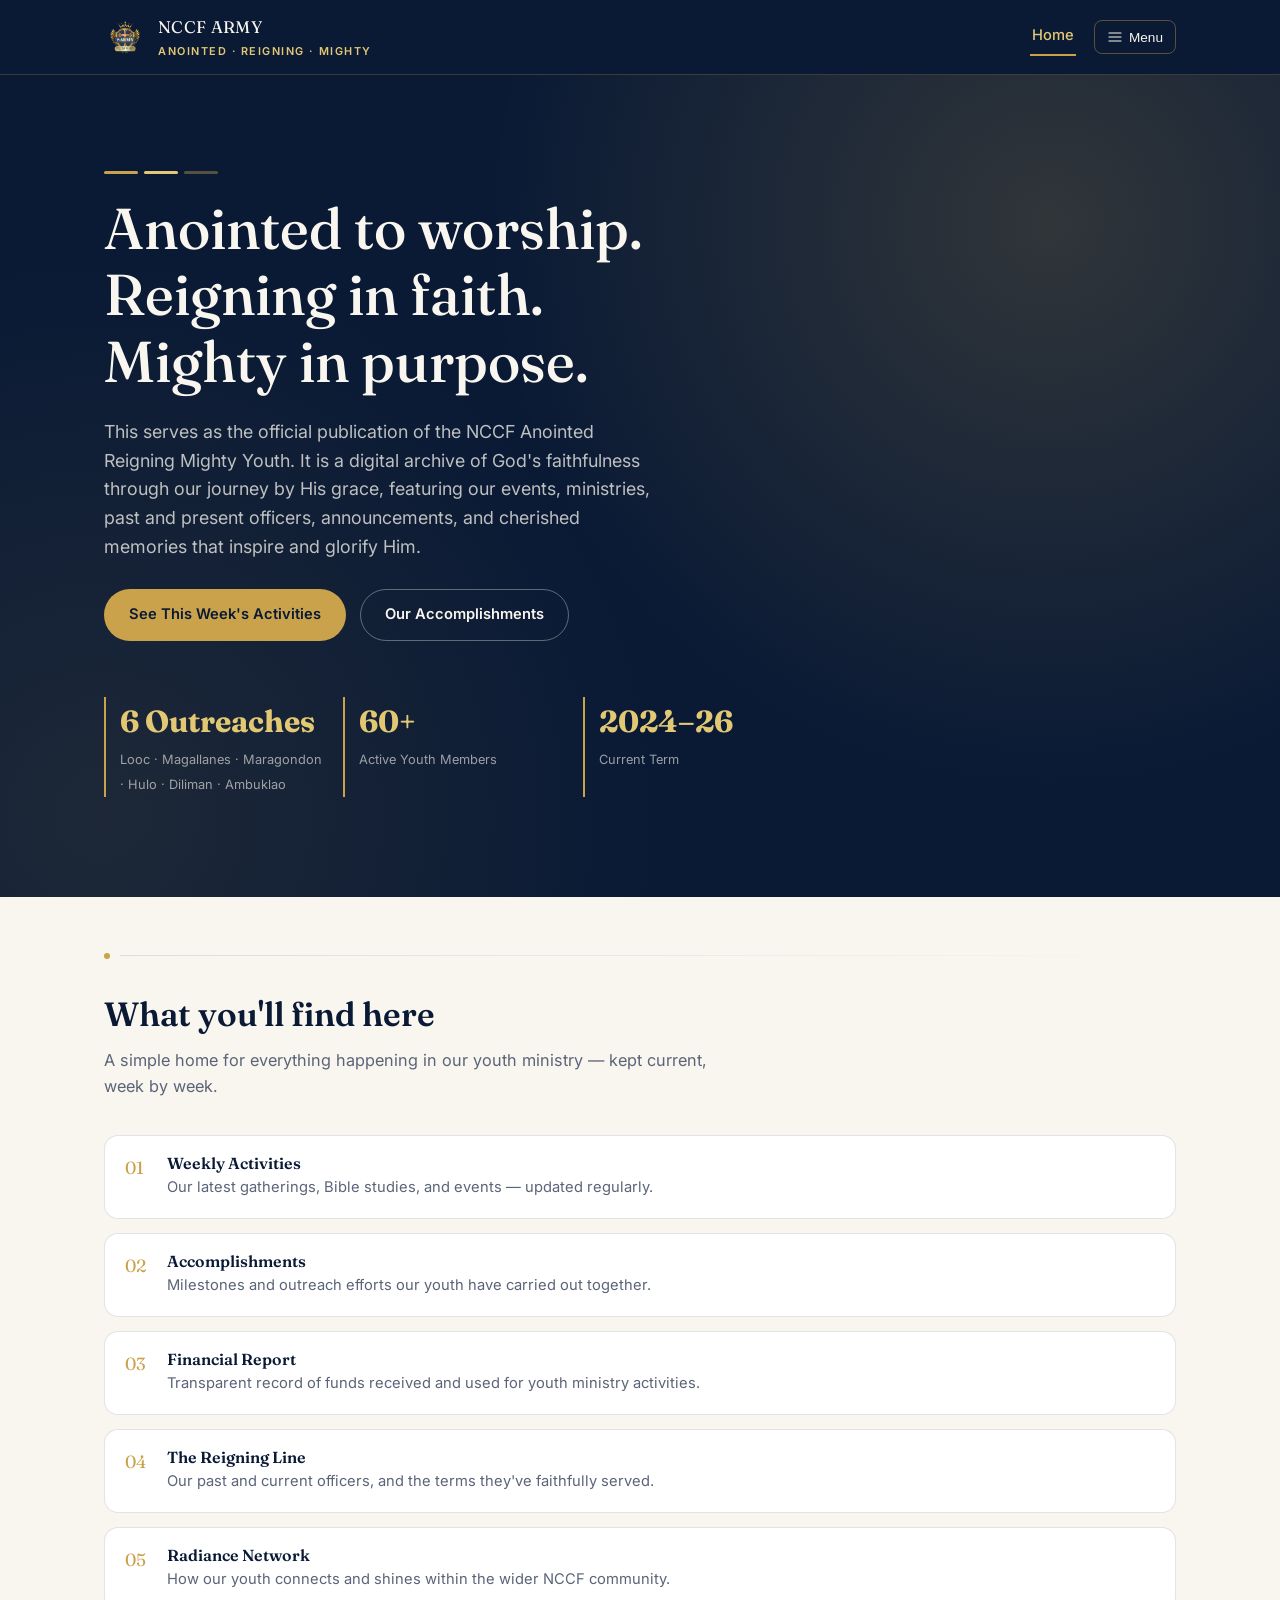
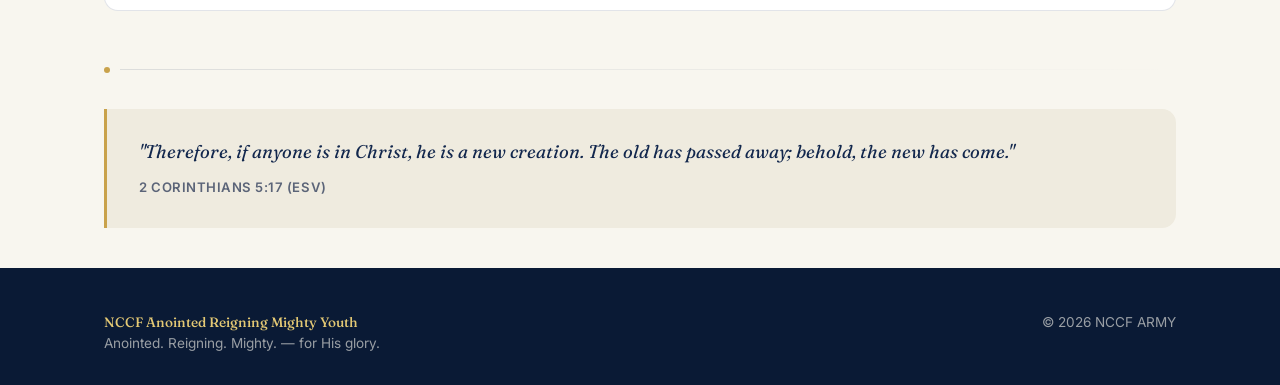
==== commit a2423df4: "Update index.html" ====
--- a/index.html
+++ b/index.html
@@ -47,8 +47,7 @@
         <a class="btn btn-ghost" href="accomplishments.html">Our Accomplishments</a>
       </div>
       <div class="stat-row">
-        <div class="stat">    <strong>6 Outreaches</strong> </span></div>        
-        <div class="stat"><span class="stat-detail">Looc · Magallanes · Maragondon · Hulo · Diliman · Ambuklao</span></div>
+        <div class="stat"><strong>6 Outreaches</strong><span class="stat-detail">Looc · Magallanes · Maragondon · Hulo · Diliman · Ambuklao</span></div>       
         <div class="stat"><strong>60+</strong><span>Active Youth Members</span></div>  
         <div class="stat"><strong>2024–26</strong><span>Current Term</span></div>
       </div>
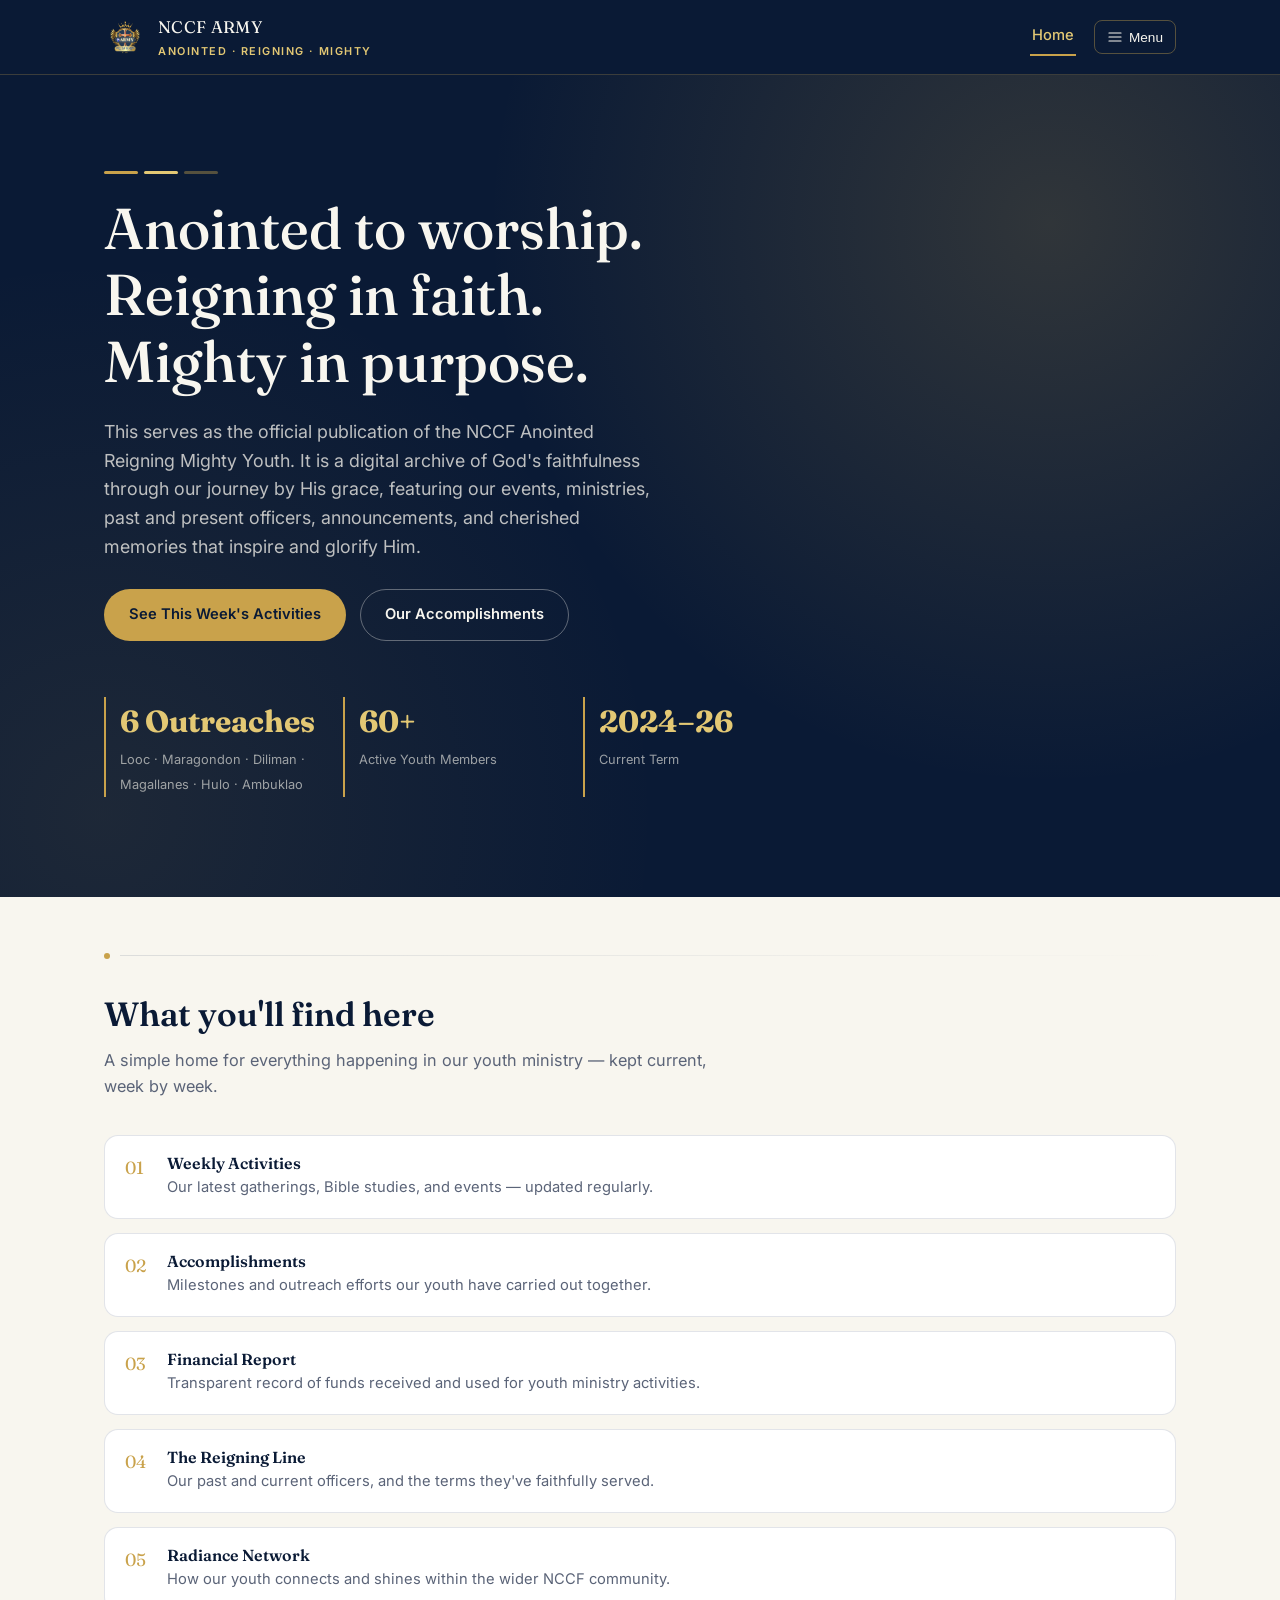
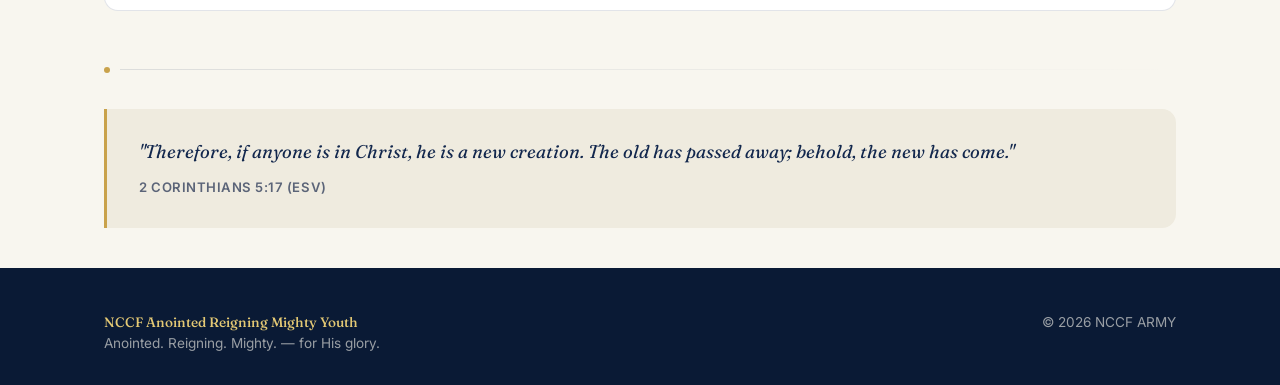
==== commit cff24335: "Update index.html" ====
--- a/index.html
+++ b/index.html
@@ -47,7 +47,7 @@
         <a class="btn btn-ghost" href="accomplishments.html">Our Accomplishments</a>
       </div>
       <div class="stat-row">
-        <div class="stat"><strong>6 Outreaches</strong><span class="stat-detail">Looc · Magallanes · Maragondon · Hulo · Diliman · Ambuklao</span></div>       
+        <div class="stat"><strong>6 Outreaches</strong><span class="stat-detail">Looc · Maragondon · Diliman · Magallanes · Hulo · Ambuklao</span></div>       
         <div class="stat"><strong>60+</strong><span>Active Youth Members</span></div>  
         <div class="stat"><strong>2024–26</strong><span>Current Term</span></div>
       </div>
